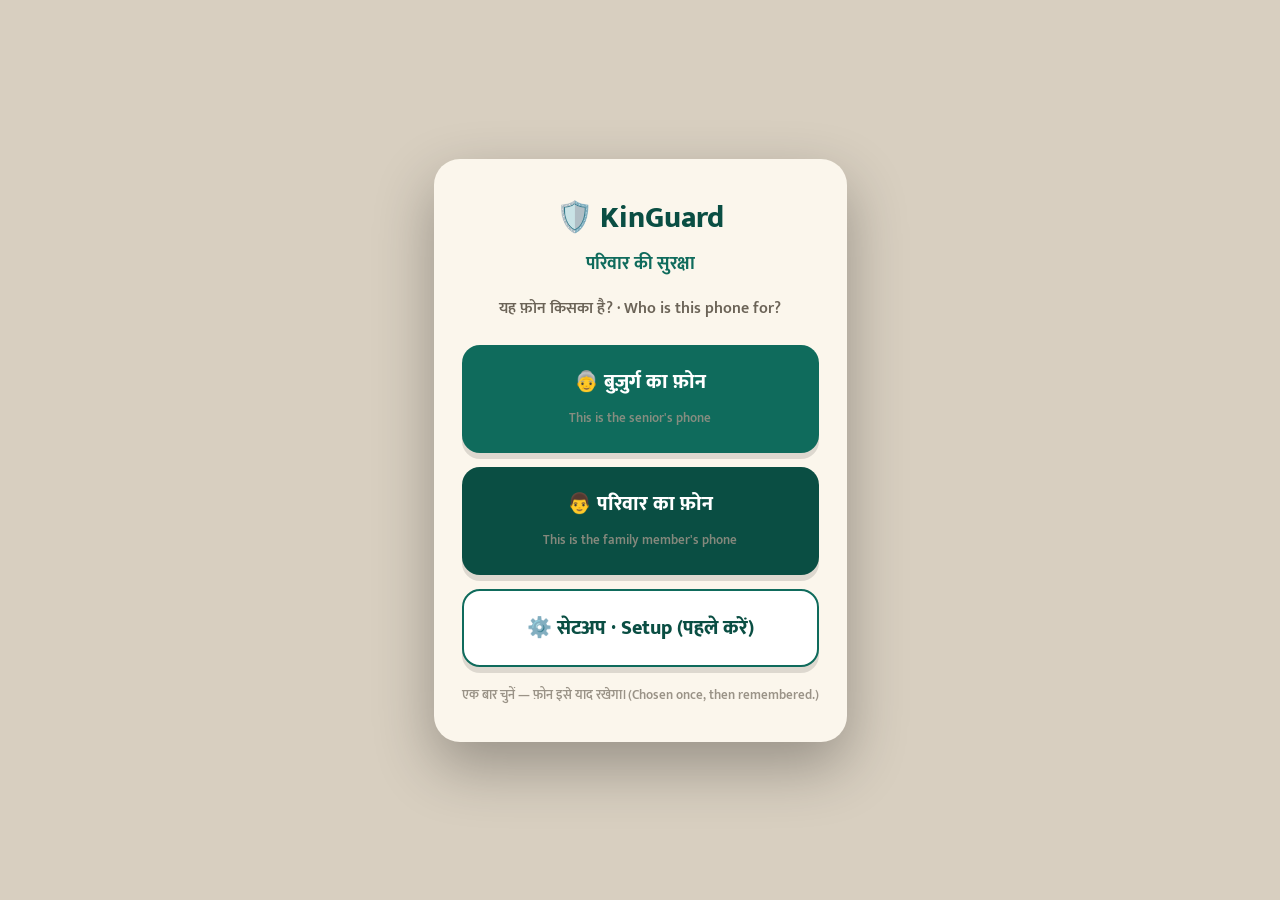
==== templates/index.html @ ee600ca4 "Initial commit: KinGuard family-in-the-loop scam protection Trilingual (Hindi/Telugu/English) scam-a" ====
<!DOCTYPE html>
<html lang="hi">
<head>
<meta charset="UTF-8" />
<meta name="viewport" content="width=device-width, initial-scale=1.0" />
<title>KinGuard — परिवार की सुरक्षा</title>
<meta name="theme-color" content="#0F6B5C">
<link rel="manifest" href="/static/manifest.json">
<link rel="apple-touch-icon" href="/static/icon-192.png">
<link rel="preconnect" href="https://fonts.googleapis.com">
<link href="https://fonts.googleapis.com/css2?family=Mukta:wght@400;600;700;800&display=swap" rel="stylesheet">
<link rel="stylesheet" href="/static/style.css">
</head>
<body>
<div class="chooser">
  <h1>🛡️ KinGuard</h1>
  <div style="font-size:18px;font-weight:700;color:var(--teal);margin-bottom:18px">परिवार की सुरक्षा</div>
  <p id="lead">यह फ़ोन किसका है? · Who is this phone for?</p>
  <div id="opts">
    <a class="s" href="#" onclick="pick('senior')">👵 बुज़ुर्ग का फ़ोन<br><small style="opacity:.85;font-weight:600">This is the senior's phone</small></a>
    <a class="f" href="#" onclick="pick('family')">👨 परिवार का फ़ोन<br><small style="opacity:.85;font-weight:600">This is the family member's phone</small></a>
    <a href="/setup" style="background:#fff;color:#0A4E43;border:2px solid #0F6B5C">⚙️ सेटअप · Setup (पहले करें)</a>
  </div>
  <small>एक बार चुनें — फ़ोन इसे याद रखेगा। (Chosen once, then remembered.)</small>
</div>

<script>
if ('serviceWorker' in navigator) {
  window.addEventListener('load', () => navigator.serviceWorker.register('/sw.js').catch(() => {}));
}
function pick(role){
  try{ localStorage.setItem('role', role); }catch(e){}
  location.href = role === 'senior' ? '/senior' : '/family';
  return false;
}
// If this phone already chose a role, go straight there (unless ?pick to re-choose)
try{
  const saved = localStorage.getItem('role');
  if (saved && !location.search.includes('pick')) {
    location.replace(saved === 'senior' ? '/senior' : '/family');
  }
}catch(e){}
</script>
</body>
</html>
---- static/style.css ----
:root{
  --cream:#FBF6EC;--ink:#1F2421;--teal:#0F6B5C;--teal-dark:#0A4E43;--teal-soft:#E3F0EC;
  --red:#C0392B;--red-soft:#FBEAE7;--amber:#E0A93F;--amber-soft:#FCF3DF;
  --shadow:0 6px 0 rgba(0,0,0,.12);--shadow-press:0 2px 0 rgba(0,0,0,.12);
}
*{box-sizing:border-box;margin:0;padding:0;-webkit-tap-highlight-color:transparent;}
body{font-family:'Mukta',sans-serif;background:#D8CFC0;color:var(--ink);min-height:100vh;
  display:flex;align-items:center;justify-content:center;padding:18px;}
.phone{width:100%;max-width:430px;background:var(--cream);border-radius:34px;overflow:hidden;
  box-shadow:0 24px 60px rgba(0,0,0,.35);border:10px solid #15110E;min-height:740px;
  display:flex;flex-direction:column;}
header{background:var(--teal);color:#fff;padding:17px 20px 15px;display:flex;align-items:center;gap:11px;}
header.fam{background:var(--teal-dark);}
.brand{display:flex;align-items:center;gap:10px;font-weight:800;font-size:20px;}
.brand .sh{font-size:25px;}
.brand small{display:block;font-size:12.5px;font-weight:600;opacity:.85;margin-top:1px;}
.stage{padding:22px 20px 26px;flex:1;display:flex;flex-direction:column;}

.lead{font-size:24px;font-weight:800;line-height:1.25;margin-bottom:2px;}
.panic{width:100%;border:none;cursor:pointer;font-family:inherit;background:var(--red);color:#fff;
  border-radius:22px;padding:24px 20px;display:flex;align-items:center;gap:16px;
  box-shadow:var(--shadow);transition:transform .06s,box-shadow .06s;margin-bottom:22px;flex-direction:row-reverse;text-align:right;}
.panic:active{transform:translateY(4px);box-shadow:var(--shadow-press);}
.panic .ic{font-size:42px;line-height:1;}
.panic span.txt{flex:1;}
.panic .t1{font-size:24px;font-weight:800;line-height:1.15;display:block;}
.panic .t2{font-size:15px;font-weight:600;opacity:.9;margin-top:2px;display:block;}
.divider{display:flex;align-items:center;gap:12px;color:#9a9387;font-weight:700;font-size:15px;margin-bottom:15px;}
.divider::before,.divider::after{content:"";flex:1;height:2px;background:#E4DCCD;}
.grid{display:flex;flex-direction:column;gap:12px;}
.opt{width:100%;border:none;cursor:pointer;font-family:inherit;background:#fff;border:2px solid #ECE3D2;
  border-radius:18px;padding:17px 16px;display:flex;align-items:center;gap:15px;box-shadow:0 4px 0 #E4DCCD;
  transition:transform .06s,box-shadow .06s,border-color .12s;flex-direction:row-reverse;text-align:right;}
.opt:active{transform:translateY(3px);box-shadow:0 1px 0 #E4DCCD;border-color:var(--teal);}
.opt .ic{font-size:33px;line-height:1;flex-shrink:0;width:46px;text-align:center;}
.opt .lbl{font-size:18px;font-weight:700;line-height:1.25;flex:1;}
.opt .lbl small{display:block;font-size:13.5px;font-weight:600;color:#8a8478;margin-top:2px;}

.verdict{background:var(--red-soft);border:2px solid #F1C9C2;border-radius:22px;padding:22px 20px;
  display:flex;gap:14px;align-items:flex-start;margin-bottom:18px;flex-direction:row-reverse;text-align:right;}
.verdict.safe{background:var(--teal-soft);border-color:#BFE0D6;}
.verdict .vic{font-size:46px;line-height:1;}
.verdict .vt{font-size:27px;font-weight:800;color:var(--red);line-height:1.1;}
.verdict.safe .vt{color:var(--teal-dark);}
.verdict .vw{font-size:17px;font-weight:600;color:#4a4a44;margin-top:7px;line-height:1.4;}
.steps{display:flex;flex-direction:column;gap:11px;margin-bottom:8px;}
.step{display:flex;align-items:center;gap:14px;background:#fff;border:2px solid #ECE3D2;border-radius:15px;
  padding:14px 15px;flex-direction:row-reverse;text-align:right;}
.step .sic{font-size:27px;width:38px;text-align:center;flex-shrink:0;}
.step .stx{font-size:17.5px;font-weight:700;line-height:1.25;flex:1;}
.step.alert{background:var(--teal-soft);border-color:#BFE0D6;}
.step.call{background:var(--amber-soft);border-color:#E7D69E;}
.listen{width:100%;border:none;cursor:pointer;font-family:inherit;background:var(--teal);color:#fff;
  border-radius:16px;padding:15px;font-size:18px;font-weight:800;display:flex;align-items:center;
  justify-content:center;gap:10px;margin:6px 0 14px;box-shadow:var(--shadow);transition:.06s;}
.listen:active{transform:translateY(4px);box-shadow:var(--shadow-press);}
.listen.speaking{background:var(--amber);color:#3a2c08;}
a.callbtn{text-decoration:none;display:flex;align-items:center;justify-content:center;gap:12px;
  background:var(--teal-dark);color:#fff;border-radius:18px;padding:20px;font-size:21px;font-weight:800;
  box-shadow:var(--shadow);margin-bottom:14px;}
a.callbtn:active{transform:translateY(4px);box-shadow:var(--shadow-press);}
a.callbtn.sec{background:#fff;color:var(--teal-dark);border:2px solid var(--teal);box-shadow:0 5px 0 #BFE0D6;padding:16px;font-size:18px;}
.back{width:100%;border:none;cursor:pointer;font-family:inherit;background:transparent;color:var(--teal-dark);
  font-size:18px;font-weight:800;padding:14px;}

/* setup form */
.fld{display:block;font-size:15px;font-weight:700;color:#5d5345;margin-bottom:14px;text-align:right;}
.fld input{display:block;width:100%;margin-top:6px;font-family:inherit;font-size:18px;font-weight:600;
  padding:13px 14px;border:2px solid #ECE3D2;border-radius:14px;background:#fff;text-align:right;}
.fld input:focus{outline:none;border-color:var(--teal);}
.sel-card{position:relative;}
.sel-card.selected{border-color:var(--teal);background:var(--teal-soft);box-shadow:0 4px 0 #BFE0D6;}
.sel-card .tick{font-size:22px;color:var(--teal);font-weight:800;width:24px;text-align:center;}

/* family */
.lockwrap{flex:1;display:flex;flex-direction:column;justify-content:center;gap:18px;}
.clock{text-align:center;color:#9a9387;font-weight:700;margin-bottom:6px;}
.clock .big{font-size:46px;font-weight:800;color:#6b6357;line-height:1;}
.calm{text-align:center;color:#8a8478;font-weight:700;font-size:17px;background:#fff;border:2px solid #ECE3D2;border-radius:18px;padding:22px;}
.notif{background:#fff;border-radius:22px;padding:18px;border:2px solid #F1C9C2;cursor:pointer;
  display:flex;flex-direction:column;gap:10px;animation:pulse 1.8s infinite;text-align:right;}
@keyframes pulse{0%,100%{box-shadow:0 10px 24px rgba(192,57,43,.18);}50%{box-shadow:0 10px 34px rgba(192,57,43,.42);}}
.notif .row{display:flex;align-items:center;gap:10px;flex-direction:row-reverse;}
.notif .tag{background:var(--red);color:#fff;font-weight:800;font-size:13px;padding:4px 11px;border-radius:999px;}
.notif .when{margin-right:auto;color:#9a9387;font-weight:700;font-size:14px;}
.notif .ttl{font-size:21px;font-weight:800;line-height:1.2;}
.notif .hint{font-size:14.5px;font-weight:600;color:#8a8478;}
.who{display:flex;align-items:center;gap:14px;background:var(--red-soft);border:2px solid #F1C9C2;border-radius:22px;
  padding:18px;margin-bottom:16px;flex-direction:row-reverse;text-align:right;}
.who .av{width:54px;height:54px;border-radius:50%;background:var(--teal);color:#fff;display:flex;
  align-items:center;justify-content:center;font-size:24px;font-weight:800;flex-shrink:0;}
.who .wt{font-size:21px;font-weight:800;line-height:1.15;}
.who .ws{font-size:15px;font-weight:700;color:var(--red);margin-top:3px;}
.card{background:#fff;border:2px solid #ECE3D2;border-radius:18px;padding:16px;margin-bottom:14px;text-align:right;}
.card .k{font-size:13.5px;font-weight:800;letter-spacing:.5px;color:#9a9387;margin-bottom:8px;}
.card .reported{display:flex;align-items:center;gap:12px;font-size:19px;font-weight:800;flex-direction:row-reverse;}
.card .reported .ic{font-size:30px;}
.card .danger{font-size:16px;font-weight:600;color:#4a4a44;line-height:1.45;margin-top:10px;
  background:var(--amber-soft);border-radius:12px;padding:11px 13px;border:1.5px solid #E7D69E;}
.coach{background:var(--teal-soft);border:2px solid #BFE0D6;border-radius:18px;padding:16px;margin-bottom:14px;text-align:right;}
.coach .k{font-size:13.5px;font-weight:800;color:var(--teal-dark);margin-bottom:10px;}
.coach ul{list-style:none;display:flex;flex-direction:column;gap:10px;}
.coach li{display:flex;gap:11px;font-size:16.5px;font-weight:700;line-height:1.3;align-items:flex-start;flex-direction:row-reverse;}
.coach li .b{color:var(--teal);font-size:19px;flex-shrink:0;}
.resolve{width:100%;border:none;cursor:pointer;font-family:inherit;background:var(--amber);color:#3a2c08;
  border-radius:16px;padding:17px;font-size:18px;font-weight:800;display:flex;align-items:center;
  justify-content:center;gap:9px;box-shadow:0 5px 0 #c4892a;margin-bottom:6px;}
.resolve:active{transform:translateY(4px);box-shadow:0 1px 0 #c4892a;}
.resolved{flex:1;display:flex;flex-direction:column;align-items:center;justify-content:center;text-align:center;gap:8px;}
.resolved .big{font-size:74px;line-height:1;}
.resolved .rt{font-size:27px;font-weight:800;color:var(--teal-dark);}
.resolved .rw{font-size:17px;font-weight:600;color:#5d635e;max-width:300px;line-height:1.45;}

.footnote{text-align:center;font-size:12.5px;color:#9a9387;font-weight:600;padding:10px 20px 16px;border-top:1px solid #EBE3D4;}
.fade{animation:fade .25s ease;}
@keyframes fade{from{opacity:0;transform:translateY(8px);}to{opacity:1;transform:none;}}

/* chooser landing */
.chooser{max-width:460px;text-align:center;background:var(--cream);border-radius:26px;padding:34px 28px;
  box-shadow:0 24px 60px rgba(0,0,0,.3);}
.chooser h1{font-size:30px;font-weight:800;color:var(--teal-dark);margin-bottom:6px;}
.chooser p{font-size:16px;color:#6b6357;font-weight:600;margin-bottom:24px;line-height:1.5;}
.chooser a{display:block;text-decoration:none;border-radius:18px;padding:20px;font-size:20px;font-weight:800;margin-bottom:14px;box-shadow:var(--shadow);}
.chooser a.s{background:var(--teal);color:#fff;}
.chooser a.f{background:var(--teal-dark);color:#fff;}
.chooser small{color:#9a9387;font-weight:600;font-size:13px;}

/* ============================================================
   ACCESSIBILITY MODES — turned on automatically from onboarding
   ============================================================ */

/* Big text — for low vision / tremor */
body.big-text .lead{font-size:31px;}
body.big-text .panic .t1{font-size:31px;}
body.big-text .panic .t2{font-size:18px;}
body.big-text .panic .ic{font-size:50px;}
body.big-text .opt .ic{font-size:40px;}
body.big-text .opt .lbl{font-size:22px;}
body.big-text .opt .lbl small{font-size:16px;}
body.big-text .verdict .vt{font-size:33px;}
body.big-text .verdict .vw{font-size:21px;}
body.big-text .verdict .vic{font-size:54px;}
body.big-text .step .stx{font-size:21px;}
body.big-text .step .sic{font-size:32px;}
body.big-text .listen{font-size:22px;padding:18px;}
body.big-text a.callbtn{font-size:24px;padding:24px;}
body.big-text .coach li{font-size:19px;}
body.big-text .card .reported{font-size:22px;}
body.big-text .card .danger{font-size:18px;}

/* High contrast — for low vision */
body.high-contrast{background:#000;}
body.high-contrast .phone{background:#fff;border-color:#000;}
body.high-contrast header{background:#000;}
body.high-contrast .opt{background:#fff;border-color:#000;color:#000;box-shadow:0 4px 0 #000;}
body.high-contrast .opt .lbl{color:#000;}
body.high-contrast .opt .lbl small{color:#222;}
body.high-contrast .lead{color:#000;}
body.high-contrast .verdict{background:#fff;border:3px solid #B00000;}
body.high-contrast .verdict .vt{color:#B00000;}
body.high-contrast .verdict .vw{color:#000;}
body.high-contrast .verdict.safe{border-color:#0A4E43;}
body.high-contrast .step{background:#fff;border-color:#000;}
body.high-contrast .step .stx{color:#000;}
body.high-contrast a.callbtn{background:#000;}
body.high-contrast .footnote{color:#000;border-color:#000;}

/* Simple mode — for memory / confusion: only the big panic button */
body.simple-mode .divider,
body.simple-mode .lead,
body.simple-mode .grid{display:none !important;}
body.simple-mode .panic{margin-bottom:0;padding:44px 24px;}
body.simple-mode .panic .ic{font-size:60px;}
body.simple-mode .panic .t1{font-size:32px;}
body.simple-mode .panic .t2{font-size:19px;}
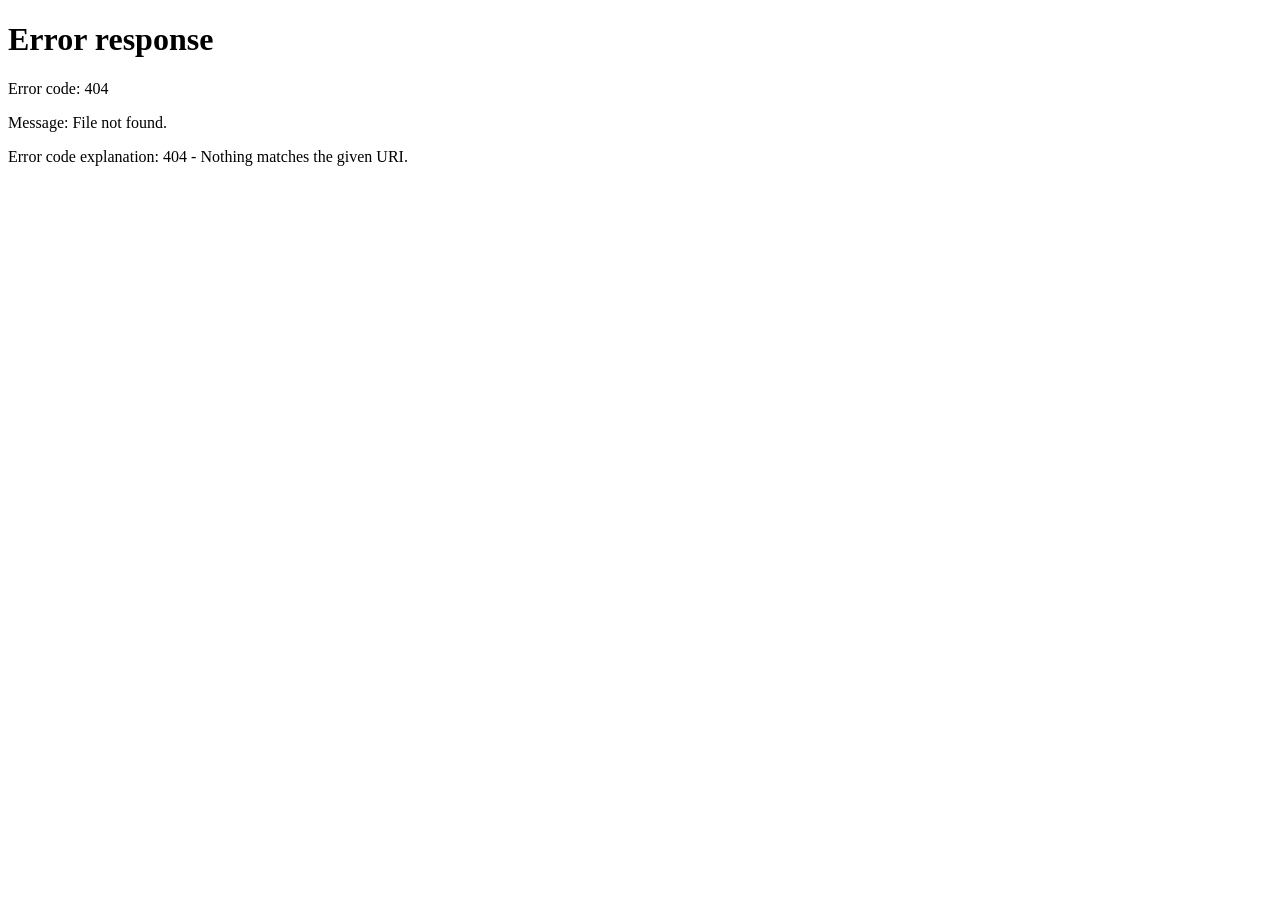
==== commit ed50d54c: "Add family accounts + secure the data model; default onboarding to English Security / access control" ====
--- a/templates/index.html
+++ b/templates/index.html
@@ -1,9 +1,13 @@
 <!DOCTYPE html>
-<html lang="hi">
+<html lang="en">
 <head>
 <meta charset="UTF-8" />
 <meta name="viewport" content="width=device-width, initial-scale=1.0" />
-<title>KinGuard — परिवार की सुरक्षा</title>
+<!-- Default entry point is the one-time family Setup. The role chooser on this
+     page is only shown when explicitly requested with /?pick. Run before the
+     body paints so there is no flash of the chooser. -->
+<script>if(!location.search.includes('pick')){location.replace('/setup');}</script>
+<title>KinGuard — Family safety</title>
 <meta name="theme-color" content="#0F6B5C">
 <link rel="manifest" href="/static/manifest.json">
 <link rel="apple-touch-icon" href="/static/icon-192.png">
@@ -14,14 +18,14 @@
 <body>
 <div class="chooser">
   <h1>🛡️ KinGuard</h1>
-  <div style="font-size:18px;font-weight:700;color:var(--teal);margin-bottom:18px">परिवार की सुरक्षा</div>
-  <p id="lead">यह फ़ोन किसका है? · Who is this phone for?</p>
+  <div style="font-size:18px;font-weight:700;color:var(--teal);margin-bottom:18px">Family safety</div>
+  <p id="lead">Who is this phone for?</p>
   <div id="opts">
-    <a class="s" href="#" onclick="pick('senior')">👵 बुज़ुर्ग का फ़ोन<br><small style="opacity:.85;font-weight:600">This is the senior's phone</small></a>
-    <a class="f" href="#" onclick="pick('family')">👨 परिवार का फ़ोन<br><small style="opacity:.85;font-weight:600">This is the family member's phone</small></a>
-    <a href="/setup" style="background:#fff;color:#0A4E43;border:2px solid #0F6B5C">⚙️ सेटअप · Setup (पहले करें)</a>
+    <a class="s" href="#" onclick="pick('senior')">👵 The senior's phone<br><small style="opacity:.85;font-weight:600">बुज़ुर्ग का फ़ोन</small></a>
+    <a class="f" href="#" onclick="pick('family')">👨 The family member's phone<br><small style="opacity:.85;font-weight:600">परिवार का फ़ोन</small></a>
+    <a href="/setup" style="background:#fff;color:#0A4E43;border:2px solid #0F6B5C">⚙️ Setup (do this first)</a>
   </div>
-  <small>एक बार चुनें — फ़ोन इसे याद रखेगा। (Chosen once, then remembered.)</small>
+  <small>Chosen once, then remembered.</small>
 </div>
 
 <script>
@@ -33,13 +37,6 @@
   location.href = role === 'senior' ? '/senior' : '/family';
   return false;
 }
-// If this phone already chose a role, go straight there (unless ?pick to re-choose)
-try{
-  const saved = localStorage.getItem('role');
-  if (saved && !location.search.includes('pick')) {
-    location.replace(saved === 'senior' ? '/senior' : '/family');
-  }
-}catch(e){}
 </script>
 </body>
 </html>
--- a/static/style.css
+++ b/static/style.css
@@ -165,11 +165,9 @@
 body.high-contrast a.callbtn{background:#000;}
 body.high-contrast .footnote{color:#000;border-color:#000;}
 
-/* Simple mode — for memory / confusion: only the big panic button */
-body.simple-mode .divider,
-body.simple-mode .lead,
-body.simple-mode .grid{display:none !important;}
-body.simple-mode .panic{margin-bottom:0;padding:44px 24px;}
+/* Simple mode — for memory / confusion: emphasise the big panic button, but
+   keep the scam-type options visible below it. */
+body.simple-mode .panic{padding:44px 24px;}
 body.simple-mode .panic .ic{font-size:60px;}
 body.simple-mode .panic .t1{font-size:32px;}
 body.simple-mode .panic .t2{font-size:19px;}
